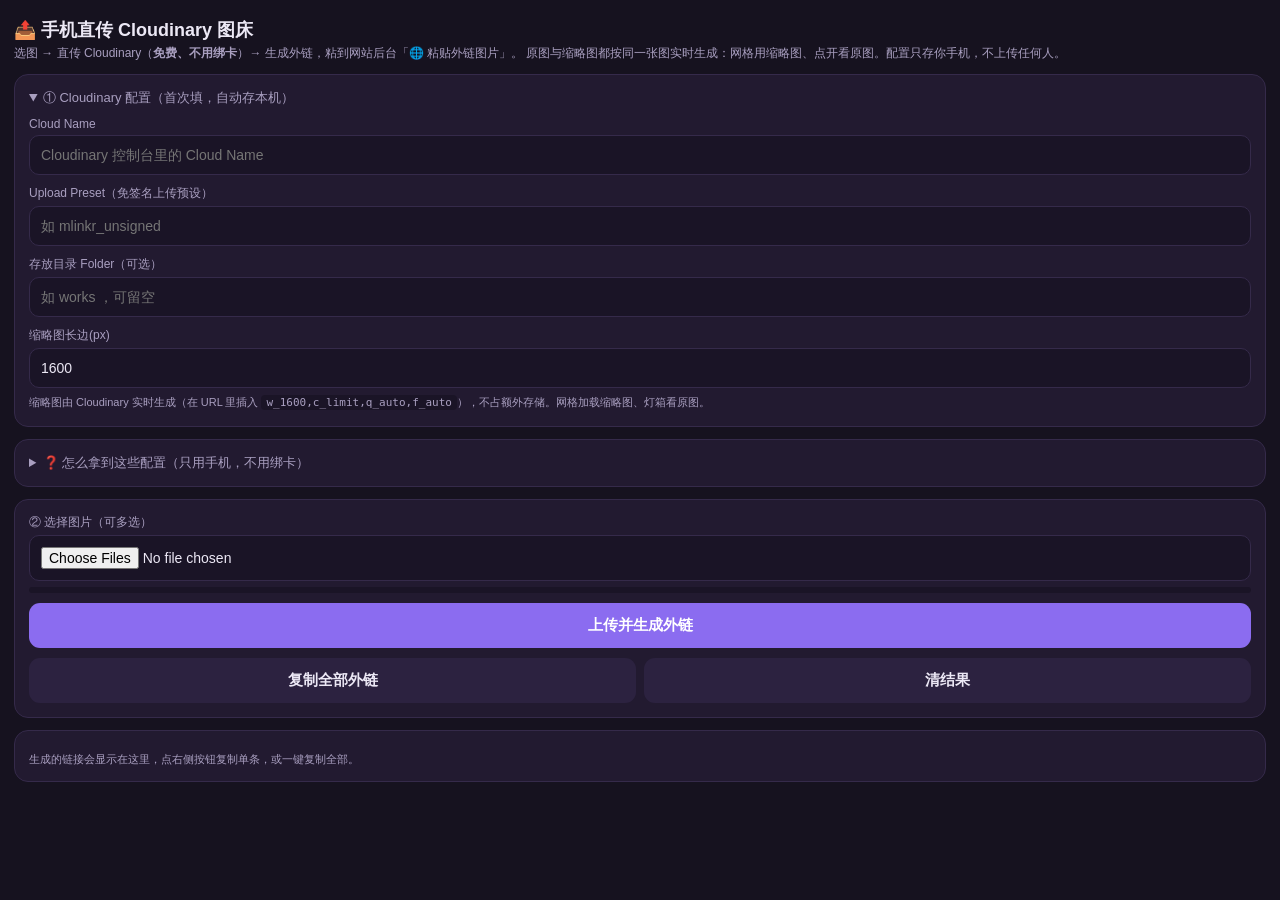
==== upload-cloudinary.html @ b964788a "feat(工具): 手机直传 Cloudinary 图床页（免绑卡，实时缩略图，同款粘贴格式）" ====
<!DOCTYPE html>
<html lang="zh-CN">
<head>
<meta charset="UTF-8">
<meta name="viewport" content="width=device-width, initial-scale=1, viewport-fit=cover">
<title>手机直传 Cloudinary · 生成图片外链</title>
<style>
  :root{ --bg:#16121f; --card:#221a30; --fg:#ece8f5; --mut:#a99fc0; --acc:#8b6cf0; --ok:#39d98a; --err:#ff6b81; --bd:#352a4a; }
  *{ box-sizing:border-box; } body{ margin:0; background:var(--bg); color:var(--fg);
    font-family:-apple-system,BlinkMacSystemFont,"PingFang SC","Microsoft YaHei",sans-serif; padding:14px; }
  h1{ font-size:18px; margin:4px 0 2px; } .sub{ color:var(--mut); font-size:12px; margin-bottom:12px; line-height:1.5; }
  .card{ background:var(--card); border:1px solid var(--bd); border-radius:14px; padding:14px; margin-bottom:12px; }
  label{ display:block; font-size:12px; color:var(--mut); margin:10px 0 4px; }
  input{ width:100%; padding:11px; border-radius:10px; border:1px solid var(--bd); background:#1a1426; color:var(--fg); font-size:14px; }
  input:focus{ outline:none; border-color:var(--acc); }
  button{ width:100%; padding:13px; border:0; border-radius:11px; font-size:15px; font-weight:600; margin-top:10px; cursor:pointer; }
  .primary{ background:var(--acc); color:#fff; } .ghost{ background:#2c2240; color:var(--fg); }
  .row{ display:flex; gap:8px; } .row button{ margin-top:0; }
  .tip{ font-size:11px; color:var(--mut); line-height:1.5; margin-top:6px; }
  .bar{ height:6px; background:#1a1426; border-radius:4px; overflow:hidden; margin-top:6px; }
  .bar > i{ display:block; height:100%; width:0; background:var(--ok); transition:width .2s; }
  .url{ display:flex; gap:8px; align-items:center; background:#1a1426; border:1px solid var(--bd); border-radius:9px; padding:8px 10px; margin-top:8px; font-size:12px; word-break:break-all; }
  .url b{ color:var(--ok); }
  .url button{ width:auto; margin:0; padding:6px 10px; font-size:12px; background:var(--acc); color:#fff; border-radius:8px; flex:none; }
  .toast{ position:fixed; left:50%; bottom:24px; transform:translateX(-50%); background:#000a; padding:10px 16px; border-radius:10px; font-size:13px; opacity:0; transition:.3s; max-width:90%; }
  .toast.show{ opacity:1; } .err{ color:var(--err); } .ok{ color:var(--ok); }
  details summary{ cursor:pointer; color:var(--mut); font-size:13px; }
  code{ background:#1a1426; padding:1px 5px; border-radius:4px; }
</style>
</head>
<body>
  <h1>📤 手机直传 Cloudinary 图床</h1>
  <div class="sub">选图 → 直传 Cloudinary（<strong>免费、不用绑卡</strong>）→ 生成外链，粘到网站后台「🌐 粘贴外链图片」。
  原图与缩略图都按同一张图实时生成：网格用缩略图、点开看原图。配置只存你手机，不上传任何人。</div>

  <details class="card" open>
    <summary>① Cloudinary 配置（首次填，自动存本机）</summary>
    <label>Cloud Name</label><input id="c_cloud" placeholder="Cloudinary 控制台里的 Cloud Name">
    <label>Upload Preset（免签名上传预设）</label><input id="c_preset" placeholder="如 mlinkr_unsigned">
    <label>存放目录 Folder（可选）</label><input id="c_folder" placeholder="如 works ，可留空">
    <label>缩略图长边(px)</label><input id="c_long" type="number" value="1600" min="200" max="4000">
    <div class="tip">缩略图由 Cloudinary 实时生成（在 URL 里插入 <code>w_1600,c_limit,q_auto,f_auto</code>），不占额外存储。网格加载缩略图、灯箱看原图。</div>
  </details>

  <details class="card">
    <summary>❓ 怎么拿到这些配置（只用手机，不用绑卡）</summary>
    <div class="tip" style="font-size:12px;line-height:1.7">
      <p><b>1.</b> 手机浏览器开 <code>cloudinary.com</code> 注册（邮箱即可，<b>无需信用卡</b>），免费额度 25GB 存储+带宽/月。</p>
      <p><b>2.</b> 进控制台 → <b>Settings → Upload → Upload presets → Add upload preset</b>。</p>
      <p><b>3.</b> <b>Signing Mode</b> 选 <b>Unsigned（免签名）</b>，命名如 <code>mlinkr_unsigned</code>，保存。这个预设名就是下面的 Upload Preset。</p>
      <p><b>4.</b> <b>Cloud Name</b>：控制台首页右上角或 Dashboard 里能看到（一串短字母数字）。</p>
      <p><b>5.</b> 回到本页填好，自动记住，下次免填 → 选图上传即可。</p>
      <p><b>6.</b> 复制全部外链，去网站后台进专栏点「🌐 粘贴外链图片」粘贴。每行已是 <code>原图 | 标题 | 缩略图</code> 格式。</p>
    </div>
  </details>

  <div class="card">
    <label style="margin-top:0">② 选择图片（可多选）</label>
    <input id="file" type="file" accept="image/*" multiple>
    <div class="bar"><i id="bar"></i></div>
    <button class="primary" id="up">上传并生成外链</button>
    <div class="row" style="margin-top:10px">
      <button class="ghost" id="copyAll">复制全部外链</button>
      <button class="ghost" id="clear">清结果</button>
    </div>
  </div>

  <div class="card" id="out"><div class="tip">生成的链接会显示在这里，点右侧按钮复制单条，或一键复制全部。</div></div>

  <div class="toast" id="toast"></div>

<script>
/* ---------- 工具 ---------- */
const $ = s => document.querySelector(s);
function toast(msg, cls=''){ const t=$('#toast'); t.textContent=msg; t.className='toast show '+cls; setTimeout(()=>t.className='toast', 2600); }
function escapeHtml(s){ return String(s).replace(/[&<>]/g, c=>({'&':'&amp;','<':'&lt;','>':'&gt;'}[c])); }
function copy(t){ navigator.clipboard?.writeText(t).then(()=>toast('已复制','ok'),()=>toast('复制失败','err')); }

/* ---------- 上传到 Cloudinary（浏览器直传，免签名 preset，无需后端/无需 SigV4） ---------- */
async function uploadOne(file, cfg){
  const fd = new FormData();
  fd.append('file', file);
  fd.append('upload_preset', cfg.preset);
  if(cfg.folder) fd.append('folder', cfg.folder);
  const url = `https://api.cloudinary.com/v1_1/${cfg.cloud}/image/upload`;
  const res = await fetch(url, { method:'POST', body: fd });
  if(!res.ok) throw new Error('Cloudinary 返回 '+res.status);
  const data = await res.json();
  const orig = data.secure_url;
  if(!orig) throw new Error('未返回图片地址');
  // 缩略图：在 /upload/ 后插入变换段，原图同一张实时生成
  const transform = `w_${cfg.long},c_limit,q_auto,f_auto`;
  const thumb = orig.replace('/upload/', '/upload/' + transform + '/');
  const title = file.name.replace(/\s+/g,'_').replace(/\.[^.]+$/, '');
  return { orig, thumb, title };
}

/* ---------- UI ---------- */
const CK = 'cldcfg';
function loadCfg(){ try{ return JSON.parse(localStorage.getItem(CK)||'{}'); }catch{ return {}; } }
function saveCfg(c){ localStorage.setItem(CK, JSON.stringify(c)); }
(function init(){ const c=loadCfg(); ['cloud','preset','folder','long'].forEach(k=>{ if(c[k]!=null) $('#c_'+k).value=c[k]; }); })();

$('#up').onclick = async ()=>{
  const cfg = { cloud:$('#c_cloud').value.trim(), preset:$('#c_preset').value.trim(),
                folder:$('#c_folder').value.trim(), long:Math.max(200, Math.min(4000, parseInt($('#c_long').value)||1600)) };
  if(!cfg.cloud||!cfg.preset){ toast('请先填 Cloud Name 和 Upload Preset','err'); return; }
  saveCfg(cfg);
  const files = [...$('#file').files];
  if(!files.length){ toast('请先选图片','err'); return; }
  $('#out').innerHTML=''; let done=0;
  for(const f of files){
    const item=document.createElement('div'); item.className='url'; item.innerHTML='<span>上传中…</span>'; $('#out').prepend(item);
    try{
      const r = await uploadOne(f, cfg);
      const line = `${r.orig} | ${r.title} | ${r.thumb}`;
      item.dataset.line = line;
      item.innerHTML = `<span><b>✓</b> ${escapeHtml(line)}</span>`;
      const b=document.createElement('button'); b.textContent='复制'; b.onclick=()=>copy(item.dataset.line); item.append(b);
    }catch(e){ item.innerHTML = `<span class="err">✗ ${f.name}: ${e.message}</span>`; }
    done++; $('#bar').style.width = (done/files.length*100)+'%';
  }
  toast('完成 '+files.length+' 张','ok');
};
$('#copyAll').onclick = ()=>{
  const lines=[...document.querySelectorAll('#out .url')].map(d=>d.dataset.line).filter(Boolean);
  if(!lines.length){ toast('还没有链接','err'); return; }
  copy(lines.join('\n'));
};
$('#clear').onclick = ()=>{ $('#out').innerHTML='<div class="tip">生成的链接会显示在这里。</div>'; $('#bar').style.width='0'; };
</script>
</body>
</html>
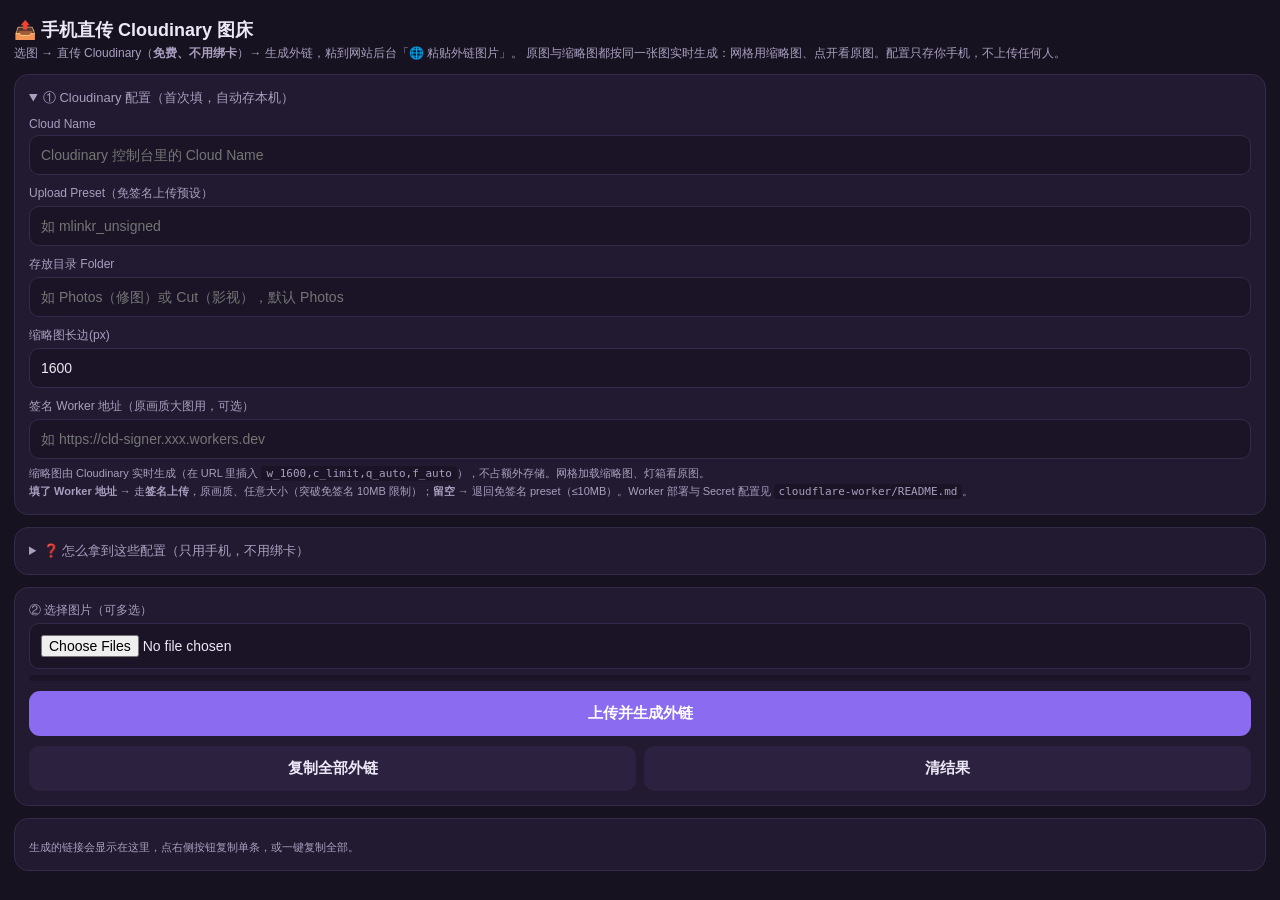
==== commit d651497c: "feat(上传): 新增 Cloudinary 签名上传 Worker + 上传页双模式（原画质大图突破 10MB 限制） - cloudflare-worker/: Worker 持有 API Se" ====
--- a/upload-cloudinary.html
+++ b/upload-cloudinary.html
@@ -37,9 +37,11 @@
     <summary>① Cloudinary 配置（首次填，自动存本机）</summary>
     <label>Cloud Name</label><input id="c_cloud" placeholder="Cloudinary 控制台里的 Cloud Name">
     <label>Upload Preset（免签名上传预设）</label><input id="c_preset" placeholder="如 mlinkr_unsigned">
-    <label>存放目录 Folder（可选）</label><input id="c_folder" placeholder="如 works ，可留空">
+    <label>存放目录 Folder</label><input id="c_folder" placeholder="如 Photos（修图）或 Cut（影视），默认 Photos">
     <label>缩略图长边(px)</label><input id="c_long" type="number" value="1600" min="200" max="4000">
-    <div class="tip">缩略图由 Cloudinary 实时生成（在 URL 里插入 <code>w_1600,c_limit,q_auto,f_auto</code>），不占额外存储。网格加载缩略图、灯箱看原图。</div>
+    <label>签名 Worker 地址（原画质大图用，可选）</label><input id="c_worker" placeholder="如 https://cld-signer.xxx.workers.dev">
+    <div class="tip">缩略图由 Cloudinary 实时生成（在 URL 里插入 <code>w_1600,c_limit,q_auto,f_auto</code>），不占额外存储。网格加载缩略图、灯箱看原图。<br>
+    <b>填了 Worker 地址</b> → 走<b>签名上传</b>，原画质、任意大小（突破免签名 10MB 限制）；<b>留空</b> → 退回免签名 preset（≤10MB）。Worker 部署与 Secret 配置见 <code>cloudflare-worker/README.md</code>。</div>
   </details>
 
   <details class="card">
@@ -99,12 +101,48 @@
 const CK = 'cldcfg';
 function loadCfg(){ try{ return JSON.parse(localStorage.getItem(CK)||'{}'); }catch{ return {}; } }
 function saveCfg(c){ localStorage.setItem(CK, JSON.stringify(c)); }
-(function init(){ const c=loadCfg(); ['cloud','preset','folder','long'].forEach(k=>{ if(c[k]!=null) $('#c_'+k).value=c[k]; }); })();
+(function init(){ const c=loadCfg(); ['cloud','preset','folder','long','worker'].forEach(k=>{ if(c[k]!=null) $('#c_'+k).value=c[k]; }); })();
+
+/* ---------- 签名上传：先向 Worker 要一次性签名，再直传 Cloudinary（原画质，无 10MB 限制） ---------- */
+async function getSignature(folder, worker){
+  const r = await fetch(worker, { method:'POST', headers:{'content-type':'application/json'},
+                                  body: JSON.stringify({ folder }) });
+  if(!r.ok) throw new Error('Worker 签名失败 '+r.status);
+  const j = await r.json();
+  if(!j.signature) throw new Error('Worker 未返回签名');
+  return j; // { timestamp, folder, api_key, signature, cloud }
+}
+async function uploadSigned(file, cfg){
+  const sig = await getSignature(cfg.folder || 'Photos', cfg.worker);
+  const fd = new FormData();
+  fd.append('file', file);
+  fd.append('api_key', sig.api_key);
+  fd.append('timestamp', sig.timestamp);
+  fd.append('signature', sig.signature);
+  if(sig.folder) fd.append('folder', sig.folder);
+  const url = `https://api.cloudinary.com/v1_1/${cfg.cloud}/image/upload`;
+  const res = await fetch(url, { method:'POST', body: fd });
+  if(!res.ok) throw new Error('Cloudinary 返回 '+res.status);
+  const data = await res.json();
+  const orig = data.secure_url;
+  if(!orig) throw new Error('未返回图片地址');
+  const transform = `w_${cfg.long},c_limit,q_auto,f_auto`;
+  const thumb = orig.replace('/upload/', '/upload/' + transform + '/');
+  const title = file.name.replace(/\s+/g,'_').replace(/\.[^.]+$/, '');
+  return { orig, thumb, title };
+}
 
 $('#up').onclick = async ()=>{
   const cfg = { cloud:$('#c_cloud').value.trim(), preset:$('#c_preset').value.trim(),
-                folder:$('#c_folder').value.trim(), long:Math.max(200, Math.min(4000, parseInt($('#c_long').value)||1600)) };
-  if(!cfg.cloud||!cfg.preset){ toast('请先填 Cloud Name 和 Upload Preset','err'); return; }
+                folder:$('#c_folder').value.trim(), long:Math.max(200, Math.min(4000, parseInt($('#c_long').value)||1600)),
+                worker:$('#c_worker').value.trim() };
+  if(!cfg.cloud){ toast('请先填 Cloud Name','err'); return; }
+  const signed = !!cfg.worker;
+  if(signed){
+    if(!/^https?:\/\//.test(cfg.worker)){ toast('Worker 地址格式不对','err'); return; }
+  }else{
+    if(!cfg.preset){ toast('未填 Worker 时，请先填 Upload Preset（免签名）','err'); return; }
+  }
   saveCfg(cfg);
   const files = [...$('#file').files];
   if(!files.length){ toast('请先选图片','err'); return; }
@@ -112,7 +150,7 @@
   for(const f of files){
     const item=document.createElement('div'); item.className='url'; item.innerHTML='<span>上传中…</span>'; $('#out').prepend(item);
     try{
-      const r = await uploadOne(f, cfg);
+      const r = signed ? await uploadSigned(f, cfg) : await uploadOne(f, cfg);
       const line = `${r.orig} | ${r.title} | ${r.thumb}`;
       item.dataset.line = line;
       item.innerHTML = `<span><b>✓</b> ${escapeHtml(line)}</span>`;
@@ -120,7 +158,7 @@
     }catch(e){ item.innerHTML = `<span class="err">✗ ${f.name}: ${e.message}</span>`; }
     done++; $('#bar').style.width = (done/files.length*100)+'%';
   }
-  toast('完成 '+files.length+' 张','ok');
+  toast((signed?'签名上传 ':'免签名 ')+'完成 '+files.length+' 张','ok');
 };
 $('#copyAll').onclick = ()=>{
   const lines=[...document.querySelectorAll('#out .url')].map(d=>d.dataset.line).filter(Boolean);
